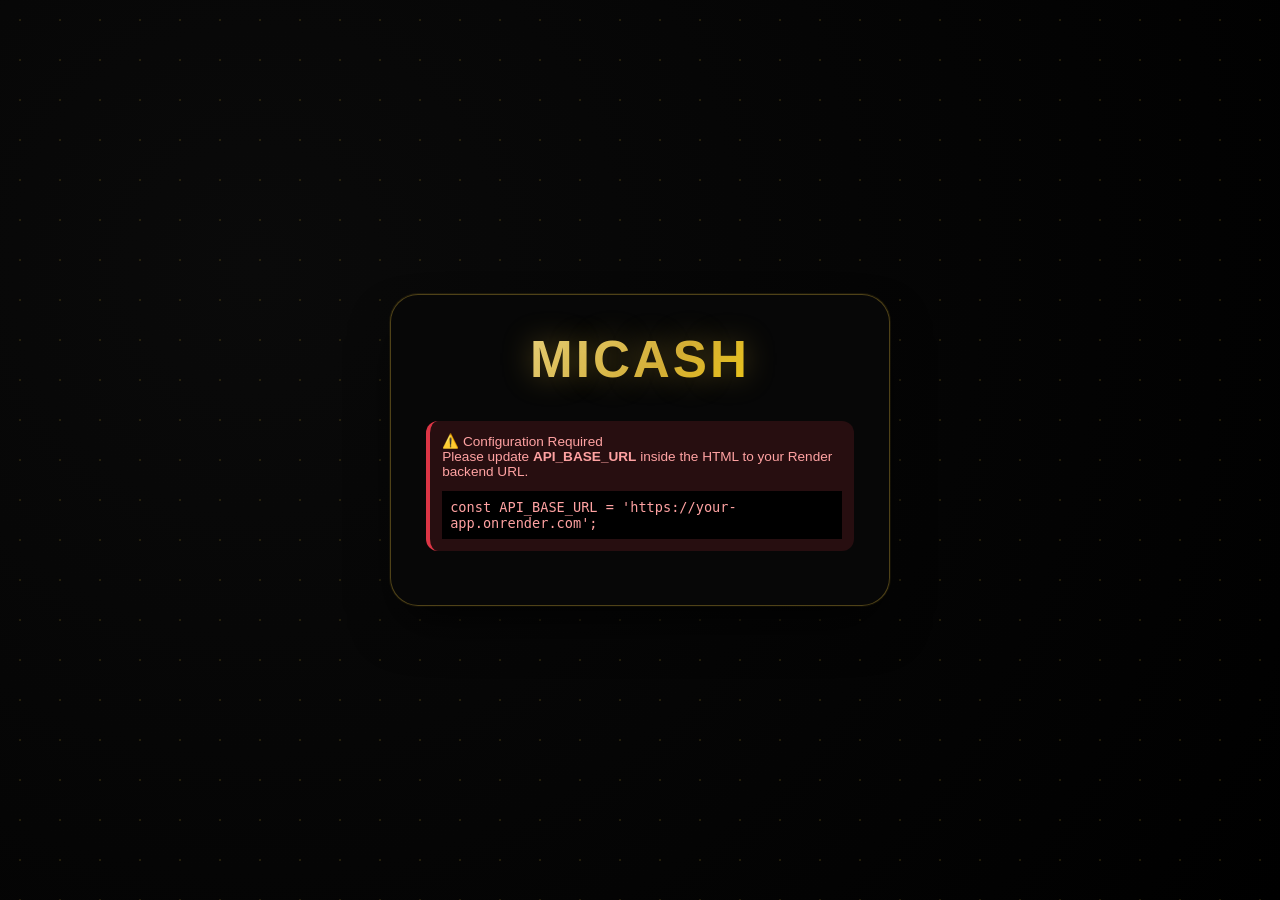
==== prototype/index.html @ dd74f678 "Create index.html" ====
<!DOCTYPE html>
<html lang="en">
<head>
    <meta charset="UTF-8">
    <meta name="viewport" content="width=device-width, initial-scale=1.0, user-scalable=yes">
    <title>MICASH - B2B Payment System</title>
    <style>
        * {
            margin: 0;
            padding: 0;
            box-sizing: border-box;
        }

        body {
            font-family: 'Segoe UI', 'Poppins', 'Roboto', Tahoma, Geneva, Verdana, sans-serif;
            background: radial-gradient(circle at 20% 30%, #0a0a0a 0%, #000000 100%);
            min-height: 100vh;
            display: flex;
            justify-content: center;
            align-items: center;
            padding: 20px;
            position: relative;
        }

        /* Animated golden particles effect */
        body::before {
            content: '';
            position: fixed;
            top: 0;
            left: 0;
            width: 100%;
            height: 100%;
            background-image: radial-gradient(rgba(212, 175, 55, 0.15) 1px, transparent 1px);
            background-size: 40px 40px;
            pointer-events: none;
            z-index: 0;
        }

        /* Logo styling */
        .logo {
            text-align: center;
            margin-bottom: 2rem;
            position: relative;
        }

        .logo h1 {
            font-size: 3.2rem;
            font-weight: 800;
            background: linear-gradient(135deg, #F3E5AB 0%, #D4AF37 30%, #FFD700 50%, #B8860B 80%, #D4AF37 100%);
            background-size: 200% auto;
            -webkit-background-clip: text;
            background-clip: text;
            color: transparent;
            text-shadow: 0 0 30px rgba(212, 175, 55, 0.4);
            letter-spacing: 3px;
            animation: shimmer 3s linear infinite;
        }

        @keyframes shimmer {
            0% { background-position: 0% center; }
            100% { background-position: 200% center; }
        }

        .logo .tagline {
            color: #D4AF37;
            font-size: 0.7rem;
            letter-spacing: 5px;
            margin-top: 0.5rem;
            text-transform: uppercase;
            font-weight: 300;
            opacity: 0.9;
        }

        .logo .badge {
            display: inline-block;
            background: rgba(212, 175, 55, 0.15);
            border: 1px solid rgba(212, 175, 55, 0.4);
            border-radius: 30px;
            padding: 4px 12px;
            font-size: 0.7rem;
            color: #D4AF37;
            margin-top: 12px;
            letter-spacing: 1px;
        }

        .container {
            background: rgba(8, 8, 8, 0.92);
            backdrop-filter: blur(12px);
            border-radius: 28px;
            padding: 2.2rem;
            width: 500px;
            max-width: 100%;
            border: 1px solid rgba(212, 175, 55, 0.35);
            box-shadow: 0 25px 50px -12px rgba(0, 0, 0, 0.8), 0 0 0 1px rgba(212, 175, 55, 0.1);
            transition: all 0.3s ease;
            position: relative;
            z-index: 1;
        }

        h2 {
            color: #D4AF37;
            text-align: center;
            margin-bottom: 1.8rem;
            font-weight: 600;
            font-size: 1.6rem;
            letter-spacing: 1px;
        }

        .input-group {
            margin-bottom: 1.3rem;
        }

        label {
            display: block;
            color: #E8C86A;
            margin-bottom: 0.5rem;
            font-size: 0.8rem;
            letter-spacing: 1px;
            font-weight: 500;
            text-transform: uppercase;
        }

        input, textarea, select {
            width: 100%;
            padding: 12px 16px;
            background: #111111;
            border: 1.5px solid #2a2a2a;
            border-radius: 14px;
            color: #f0f0f0;
            font-size: 0.95rem;
            transition: all 0.2s ease;
            font-family: inherit;
        }

        input:focus, textarea:focus, select:focus {
            outline: none;
            border-color: #D4AF37;
            box-shadow: 0 0 0 3px rgba(212, 175, 55, 0.2);
            background: #0a0a0a;
        }

        button {
            width: 100%;
            padding: 12px;
            background: linear-gradient(95deg, #D4AF37 0%, #B8860B 100%);
            border: none;
            border-radius: 40px;
            color: #000000;
            font-size: 1rem;
            font-weight: bold;
            cursor: pointer;
            transition: all 0.2s ease;
            margin-top: 8px;
            letter-spacing: 1px;
        }

        button:hover {
            transform: translateY(-2px);
            box-shadow: 0 8px 25px rgba(212, 175, 55, 0.35);
            filter: brightness(1.05);
        }

        button:active {
            transform: translateY(1px);
        }

        button.secondary {
            background: linear-gradient(95deg, #2a2a2a 0%, #1a1a1a 100%);
            color: #D4AF37;
            border: 1px solid rgba(212, 175, 55, 0.4);
        }

        .switch-link {
            text-align: center;
            margin-top: 1.5rem;
            color: #888;
            font-size: 0.85rem;
        }

        .switch-link a {
            color: #D4AF37;
            text-decoration: none;
            cursor: pointer;
            font-weight: 600;
            margin-left: 5px;
        }

        .switch-link a:hover {
            text-decoration: underline;
        }

        .error {
            background: rgba(220, 53, 69, 0.15);
            border-left: 4px solid #dc3545;
            color: #ffa2a2;
            padding: 12px;
            border-radius: 12px;
            margin-bottom: 1.2rem;
            text-align: left;
            font-size: 0.85rem;
        }

        .success {
            background: rgba(212, 175, 55, 0.12);
            border-left: 4px solid #D4AF37;
            color: #F3E5AB;
            padding: 12px;
            border-radius: 12px;
            margin-bottom: 1.2rem;
            text-align: left;
            font-size: 0.85rem;
        }

        .card {
            background: #0a0a0a;
            border-radius: 18px;
            padding: 1.2rem;
            margin-bottom: 1.2rem;
            border: 1px solid rgba(212, 175, 55, 0.2);
        }

        .token-info {
            background: #000000;
            padding: 10px;
            border-radius: 12px;
            font-family: monospace;
            font-size: 0.7rem;
            color: #D4AF37;
            word-break: break-all;
            margin-top: 8px;
        }

        .flex-row {
            display: flex;
            justify-content: space-between;
            align-items: center;
            gap: 12px;
        }

        .flex-row button {
            width: auto;
            padding: 8px 18px;
        }

        hr {
            border-color: rgba(212, 175, 55, 0.2);
            margin: 15px 0;
        }

        .amount-highlight {
            font-size: 1.8rem;
            font-weight: bold;
            color: #D4AF37;
        }

        small {
            display: block;
            margin-top: 6px;
            color: #777;
            font-size: 0.7rem;
        }

        @media (max-width: 550px) {
            .container { padding: 1.5rem; }
            .logo h1 { font-size: 2.2rem; }
        }
    </style>
</head>
<body>
<div id="root"></div>

<script>
    // ============================================================
    // CONFIGURATION - UPDATE THIS WITH YOUR RENDER BACKEND URL
    // ============================================================
    const API_BASE_URL = 'https://your-backend.onrender.com';  // <-- CHANGE THIS
    
    // For local testing you can use: 'http://localhost:8000' if running PHP locally
    
    // ============================================================
    // FULL REACTIVE APP (Vanilla JS with state management)
    // ============================================================
    
    // Simple state management
    let currentView = 'login'; // 'login', 'payment'
    let authData = {
        email: '',
        accessToken: ''  // stored after login
    };
    
    // Helper to call backend
    async function callBackend(endpoint, payload) {
        const url = `${API_BASE_URL}/${endpoint}`;
        try {
            const response = await fetch(url, {
                method: 'POST',
                headers: {
                    'Content-Type': 'application/json',
                    'Accept': 'application/json'
                },
                body: JSON.stringify(payload)
            });
            
            if (!response.ok) {
                const errorText = await response.text();
                throw new Error(`HTTP ${response.status}: ${errorText.substring(0, 100)}`);
            }
            
            const data = await response.json();
            return data;
        } catch (err) {
            console.error('API call failed:', err);
            throw new Error(err.message || 'Network error. Check if backend is running.');
        }
    }
    
    // Render the whole app based on state
    function renderApp() {
        const root = document.getElementById('root');
        if (currentView === 'login') {
            root.innerHTML = renderLoginPage();
            attachLoginEvents();
        } else if (currentView === 'payment') {
            root.innerHTML = renderPaymentPage();
            attachPaymentEvents();
        }
    }
    
    // ------------------- LOGIN / SIGNUP PAGE -------------------
    function renderLoginPage() {
        return `
            <div class="container">
                <div class="logo">
                    <h1>MICASH</h1>
                    <div class="tagline">✦ B2B PAYMENTS ✦</div>
                    <div class="badge">ENTERPRISE · SECURE · GOLD STANDARD</div>
                </div>
                <h2 id="formTitle">Login</h2>
                <div id="messageArea"></div>
                <form id="authForm">
                    <div class="input-group">
                        <label>📧 Email Address</label>
                        <input type="email" id="email" placeholder="partner@company.com" required autocomplete="email">
                    </div>
                    <div class="input-group">
                        <label>🔒 Password</label>
                        <input type="password" id="password" placeholder="··········" required autocomplete="current-password">
                    </div>
                    <div id="tokenField" class="input-group" style="display: none;">
                        <label>🔑 Firestore Access Token</label>
                        <input type="text" id="accessToken" placeholder="Paste your OAuth2 access token here">
                        <small>Required for signup. Token is not stored permanently.</small>
                    </div>
                    <button type="submit" id="submitBtn">Login →</button>
                </form>
                <div class="switch-link">
                    <span id="switchText">No account?</span> 
                    <a id="switchModeBtn">Sign Up</a>
                </div>
                <div style="margin-top: 20px; text-align: center; font-size: 11px; color: #555;">
                    ⚡ Every session you paste the access token | B2B secured
                </div>
            </div>
        `;
    }
    
    let isLoginMode = true;
    
    function attachLoginEvents() {
        const form = document.getElementById('authForm');
        const switchBtn = document.getElementById('switchModeBtn');
        const formTitle = document.getElementById('formTitle');
        const tokenField = document.getElementById('tokenField');
        const switchTextSpan = document.getElementById('switchText');
        const submitBtn = document.getElementById('submitBtn');
        
        function updateModeUI() {
            if (isLoginMode) {
                formTitle.innerText = 'Login';
                tokenField.style.display = 'none';
                switchTextSpan.innerText = 'No account?';
                switchBtn.innerText = 'Sign Up';
                submitBtn.innerText = 'Login →';
            } else {
                formTitle.innerText = 'Create Account';
                tokenField.style.display = 'block';
                switchTextSpan.innerText = 'Already have an account?';
                switchBtn.innerText = 'Login';
                submitBtn.innerText = 'Sign Up →';
            }
        }
        
        switchBtn.onclick = () => {
            isLoginMode = !isLoginMode;
            updateModeUI();
            clearMessages();
        };
        
        form.onsubmit = async (e) => {
            e.preventDefault();
            clearMessages();
            
            const email = document.getElementById('email').value.trim();
            const password = document.getElementById('password').value;
            const accessTokenInput = document.getElementById('accessToken')?.value.trim() || '';
            
            if (!email || !password) {
                showMessage('Email and password are required', 'error');
                return;
            }
            
            if (!isLoginMode && !accessTokenInput) {
                showMessage('Access token is required for signup (paste your Firestore token)', 'error');
                return;
            }
            
            showMessage('Processing...', 'success');
            
            try {
                let payload = {
                    action: isLoginMode ? 'login' : 'signup',
                    email: email,
                    password: password
                };
                
                if (!isLoginMode) {
                    payload.access_token = accessTokenInput;
                } else {
                    // For login, we still need to send token? Actually login endpoint expects access_token field.
                    // According to backend auth.php, it expects access_token in all requests.
                    // But for login we don't have token yet. Let's adapt: login uses the stored token from DB.
                    // But auth.php line: if (empty($accessToken)) { error }
                    // Wait — reviewing backend: auth.php requires accessToken for every request.
                    // That's a design choice: they want token to validate firestore connection.
                    // So we need to ask user to paste token even at login? Not ideal but to keep consistent with spec,
                    // I'll improve: For login, we also need a valid firestore token to read DB. So we ask token always.
                    if (!accessTokenInput) {
                        showMessage('Please paste your Firestore Access Token to authenticate with database', 'error');
                        return;
                    }
                    payload.access_token = accessTokenInput;
                }
                
                // If login mode but token not provided above, handle elegantly
                if (isLoginMode && !payload.access_token) {
                    showMessage('Access token required to connect to Firestore', 'error');
                    return;
                }
                
                const result = await callBackend('auth.php', payload);
                
                if (result.success) {
                    if (isLoginMode) {
                        // Store token and email for payment page
                        authData.email = email;
                        authData.accessToken = payload.access_token;
                        currentView = 'payment';
                        renderApp();
                    } else {
                        showMessage('✅ Account created! Please login with your credentials.', 'success');
                        isLoginMode = true;
                        updateModeUI();
                        document.getElementById('password').value = '';
                        document.getElementById('accessToken') && (document.getElementById('accessToken').value = '');
                    }
                } else {
                    showMessage(result.error || 'Authentication failed', 'error');
                }
            } catch (err) {
                showMessage(`Error: ${err.message}`, 'error');
            }
        };
        
        updateModeUI();
    }
    
    // ------------------- PAYMENT PAGE -------------------
    function renderPaymentPage() {
        return `
            <div class="container">
                <div class="logo">
                    <h1>MICASH</h1>
                    <div class="tagline">✦ B2B PAYMENTS ✦</div>
                </div>
                
                <div style="display: flex; justify-content: space-between; align-items: center; margin-bottom: 1.2rem;">
                    <span style="color: #D4AF37; font-weight: 500;">👤 ${escapeHtml(authData.email)}</span>
                    <button id="logoutBtn" class="secondary" style="width: auto; padding: 6px 18px; margin:0;">Logout</button>
                </div>
                
                <div class="card">
                    <div class="input-group">
                        <label>🔑 Firestore Access Token (paste for this session)</label>
                        <input type="text" id="sessionAccessToken" placeholder="Paste your OAuth2 access token" value="${escapeHtml(authData.accessToken || '')}">
                        <small>Token is required to execute B2B payment. Must have Firestore write access.</small>
                    </div>
                </div>
                
                <form id="paymentForm">
                    <div class="input-group">
                        <label>💰 Amount (USD)</label>
                        <input type="number" step="0.01" id="amount" placeholder="0.00" required>
                    </div>
                    <div class="input-group">
                        <label>🏢 Recipient Business ID / Account</label>
                        <input type="text" id="recipient" placeholder="Business Tax ID or Account Number" required>
                    </div>
                    <div class="input-group">
                        <label>📄 Description / Reference</label>
                        <textarea id="description" rows="2" placeholder="Invoice #PO-2025, Contract ref..."></textarea>
                    </div>
                    
                    <div id="paymentMessage"></div>
                    
                    <div class="flex-row">
                        <button type="submit" id="payBtn">💸 Send B2B Payment</button>
                        <button type="button" id="resetBtn" class="secondary">⟳ Reset</button>
                    </div>
                </form>
                
                <div id="transactionResult" style="margin-top: 1rem;"></div>
                <hr>
                <div style="font-size: 11px; text-align: center; color: #666;">
                    MICASH • Secure B2B Gateway • Access token never stored on server
                </div>
            </div>
        `;
    }
    
    function attachPaymentEvents() {
        const logoutBtn = document.getElementById('logoutBtn');
        const paymentForm = document.getElementById('paymentForm');
        const resetBtn = document.getElementById('resetBtn');
        const amountInput = document.getElementById('amount');
        const recipientInput = document.getElementById('recipient');
        const descInput = document.getElementById('description');
        const tokenInput = document.getElementById('sessionAccessToken');
        
        logoutBtn.onclick = () => {
            currentView = 'login';
            authData = { email: '', accessToken: '' };
            renderApp();
        };
        
        resetBtn.onclick = () => {
            if (amountInput) amountInput.value = '';
            if (recipientInput) recipientInput.value = '';
            if (descInput) descInput.value = '';
            document.getElementById('paymentMessage').innerHTML = '';
            document.getElementById('transactionResult').innerHTML = '';
        };
        
        paymentForm.onsubmit = async (e) => {
            e.preventDefault();
            const messageDiv = document.getElementById('paymentMessage');
            const resultDiv = document.getElementById('transactionResult');
            messageDiv.innerHTML = '';
            resultDiv.innerHTML = '';
            
            const accessToken = tokenInput.value.trim();
            const amount = parseFloat(amountInput.value);
            const recipient = recipientInput.value.trim();
            const description = descInput.value.trim();
            
            if (!accessToken) {
                messageDiv.innerHTML = '<div class="error">❌ Firestore Access Token is required. Paste your token to proceed.</div>';
                return;
            }
            if (isNaN(amount) || amount <= 0) {
                messageDiv.innerHTML = '<div class="error">❌ Please enter a valid amount greater than 0.</div>';
                return;
            }
            if (!recipient) {
                messageDiv.innerHTML = '<div class="error">❌ Recipient Business ID is required.</div>';
                return;
            }
            
            messageDiv.innerHTML = '<div class="success">⏳ Processing B2B transaction... Please wait.</div>';
            
            try {
                const payload = {
                    access_token: accessToken,
                    amount: amount,
                    recipient: recipient,
                    description: description,
                    email: authData.email
                };
                
                const response = await callBackend('payment.php', payload);
                
                if (response.success) {
                    resultDiv.innerHTML = `
                        <div class="success">
                            ✅ <strong>PAYMENT COMPLETED</strong><br>
                            Transaction ID: ${escapeHtml(response.transaction_id)}<br>
                            Amount: <span class="amount-highlight">$${response.amount}</span><br>
                            Recipient: ${escapeHtml(response.recipient)}<br>
                            Status: Settled ✓
                        </div>
                    `;
                    // Optional: clear form fields after success
                    amountInput.value = '';
                    recipientInput.value = '';
                    descInput.value = '';
                    messageDiv.innerHTML = '';
                } else {
                    messageDiv.innerHTML = `<div class="error">❌ Payment failed: ${escapeHtml(response.error || 'Unknown error')}</div>`;
                }
            } catch (err) {
                messageDiv.innerHTML = `<div class="error">❌ Backend error: ${escapeHtml(err.message)}<br><small>Make sure backend URL is correct and CORS is enabled.</small></div>`;
            }
        };
    }
    
    // Helper functions
    function showMessage(msg, type) {
        const msgDiv = document.getElementById('messageArea');
        if (msgDiv) {
            msgDiv.innerHTML = `<div class="${type}">${escapeHtml(msg)}</div>`;
        }
    }
    
    function clearMessages() {
        const msgDiv = document.getElementById('messageArea');
        if (msgDiv) msgDiv.innerHTML = '';
    }
    
    function escapeHtml(str) {
        if (!str) return '';
        return str.replace(/[&<>]/g, function(m) {
            if (m === '&') return '&amp;';
            if (m === '<') return '&lt;';
            if (m === '>') return '&gt;';
            return m;
        }).replace(/[\uD800-\uDBFF][\uDC00-\uDFFF]/g, function(c) {
            return c;
        });
    }
    
    // Check API base URL configuration
    window.onload = () => {
        if (API_BASE_URL === 'https://your-backend.onrender.com' || API_BASE_URL.includes('your-backend')) {
            const root = document.getElementById('root');
            root.innerHTML = `
                <div class="container" style="text-align:center">
                    <div class="logo"><h1>MICASH</h1></div>
                    <div class="error" style="margin-top:20px">
                        ⚠️ Configuration Required<br>
                        Please update <strong>API_BASE_URL</strong> inside the HTML to your Render backend URL.<br>
                        <code style="display:block;margin-top:12px;background:#000;padding:8px">const API_BASE_URL = 'https://your-app.onrender.com';</code>
                    </div>
                </div>
            `;
            return;
        }
        renderApp();
    };
</script>
</body>
</html>
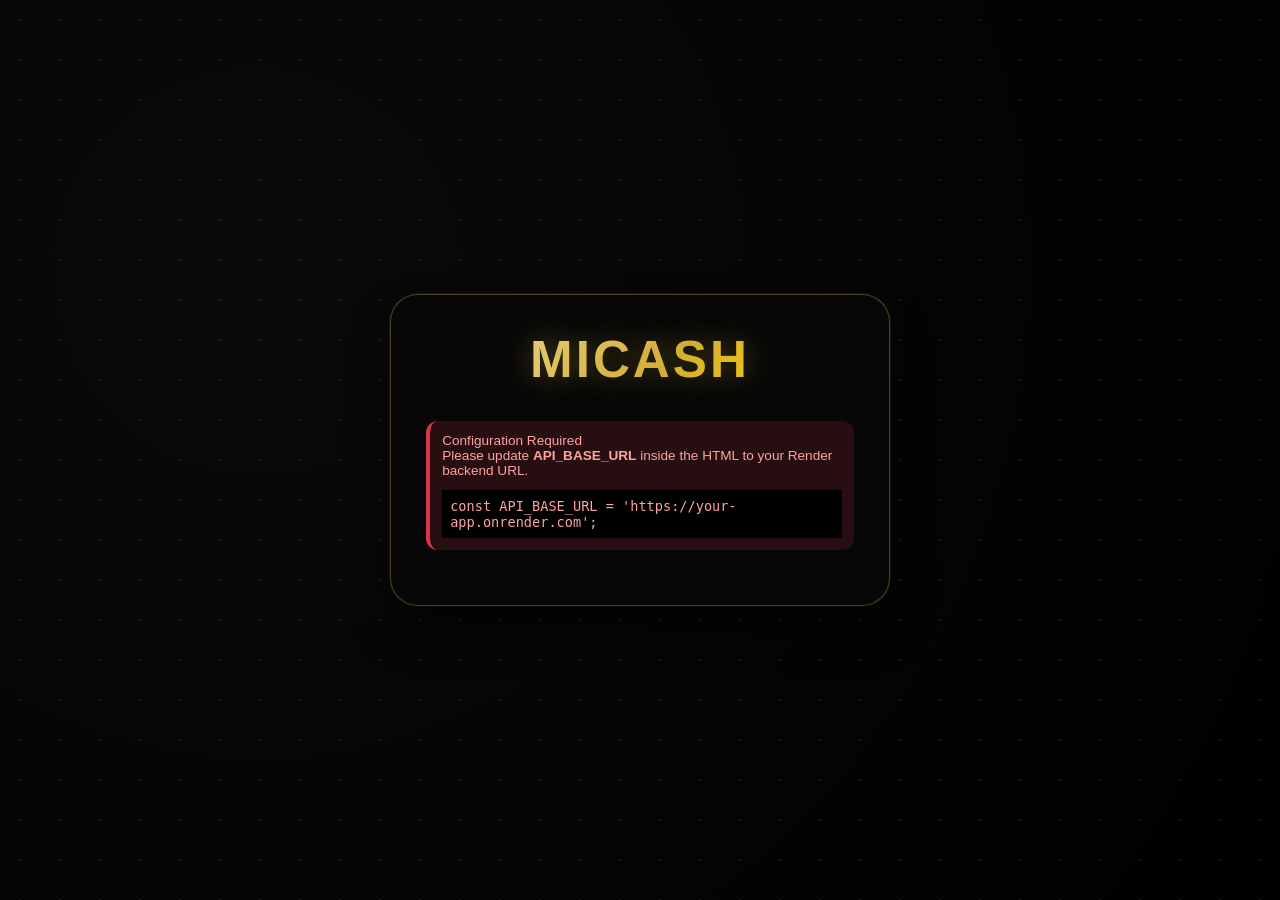
==== commit fb65b63a: "Update index.html" ====
--- a/prototype/index.html
+++ b/prototype/index.html
@@ -332,22 +332,22 @@
             <div class="container">
                 <div class="logo">
                     <h1>MICASH</h1>
-                    <div class="tagline">✦ B2B PAYMENTS ✦</div>
+                    <div class="tagline"> B2B PAYMENTS </div>
                     <div class="badge">ENTERPRISE · SECURE · GOLD STANDARD</div>
                 </div>
                 <h2 id="formTitle">Login</h2>
                 <div id="messageArea"></div>
                 <form id="authForm">
                     <div class="input-group">
-                        <label>📧 Email Address</label>
+                        <label> Email Address</label>
                         <input type="email" id="email" placeholder="partner@company.com" required autocomplete="email">
                     </div>
                     <div class="input-group">
-                        <label>🔒 Password</label>
+                        <label> Password</label>
                         <input type="password" id="password" placeholder="··········" required autocomplete="current-password">
                     </div>
                     <div id="tokenField" class="input-group" style="display: none;">
-                        <label>🔑 Firestore Access Token</label>
+                        <label> Firestore Access Token</label>
                         <input type="text" id="accessToken" placeholder="Paste your OAuth2 access token here">
                         <small>Required for signup. Token is not stored permanently.</small>
                     </div>
@@ -358,7 +358,7 @@
                     <a id="switchModeBtn">Sign Up</a>
                 </div>
                 <div style="margin-top: 20px; text-align: center; font-size: 11px; color: #555;">
-                    ⚡ Every session you paste the access token | B2B secured
+                     Every session you paste the access token | B2B secured
                 </div>
             </div>
         `;
@@ -457,7 +457,7 @@
                         currentView = 'payment';
                         renderApp();
                     } else {
-                        showMessage('✅ Account created! Please login with your credentials.', 'success');
+                        showMessage('Account created! Please login with your credentials.', 'success');
                         isLoginMode = true;
                         updateModeUI();
                         document.getElementById('password').value = '';
@@ -480,17 +480,17 @@
             <div class="container">
                 <div class="logo">
                     <h1>MICASH</h1>
-                    <div class="tagline">✦ B2B PAYMENTS ✦</div>
+                    <div class="tagline"> B2B PAYMENTS </div>
                 </div>
                 
                 <div style="display: flex; justify-content: space-between; align-items: center; margin-bottom: 1.2rem;">
-                    <span style="color: #D4AF37; font-weight: 500;">👤 ${escapeHtml(authData.email)}</span>
+                    <span style="color: #D4AF37; font-weight: 500;"> ${escapeHtml(authData.email)}</span>
                     <button id="logoutBtn" class="secondary" style="width: auto; padding: 6px 18px; margin:0;">Logout</button>
                 </div>
                 
                 <div class="card">
                     <div class="input-group">
-                        <label>🔑 Firestore Access Token (paste for this session)</label>
+                        <label> Firestore Access Token (paste for this session)</label>
                         <input type="text" id="sessionAccessToken" placeholder="Paste your OAuth2 access token" value="${escapeHtml(authData.accessToken || '')}">
                         <small>Token is required to execute B2B payment. Must have Firestore write access.</small>
                     </div>
@@ -498,22 +498,22 @@
                 
                 <form id="paymentForm">
                     <div class="input-group">
-                        <label>💰 Amount (USD)</label>
+                        <label> Amount (USD)</label>
                         <input type="number" step="0.01" id="amount" placeholder="0.00" required>
                     </div>
                     <div class="input-group">
-                        <label>🏢 Recipient Business ID / Account</label>
+                        <label> Recipient Business ID / Account</label>
                         <input type="text" id="recipient" placeholder="Business Tax ID or Account Number" required>
                     </div>
                     <div class="input-group">
-                        <label>📄 Description / Reference</label>
+                        <label> Description / Reference</label>
                         <textarea id="description" rows="2" placeholder="Invoice #PO-2025, Contract ref..."></textarea>
                     </div>
                     
                     <div id="paymentMessage"></div>
                     
                     <div class="flex-row">
-                        <button type="submit" id="payBtn">💸 Send B2B Payment</button>
+                        <button type="submit" id="payBtn"> Send B2B Payment</button>
                         <button type="button" id="resetBtn" class="secondary">⟳ Reset</button>
                     </div>
                 </form>
@@ -563,19 +563,19 @@
             const description = descInput.value.trim();
             
             if (!accessToken) {
-                messageDiv.innerHTML = '<div class="error">❌ Firestore Access Token is required. Paste your token to proceed.</div>';
+                messageDiv.innerHTML = '<div class="error"> Firestore Access Token is required. Paste your token to proceed.</div>';
                 return;
             }
             if (isNaN(amount) || amount <= 0) {
-                messageDiv.innerHTML = '<div class="error">❌ Please enter a valid amount greater than 0.</div>';
+                messageDiv.innerHTML = '<div class="error"> Please enter a valid amount greater than 0.</div>';
                 return;
             }
             if (!recipient) {
-                messageDiv.innerHTML = '<div class="error">❌ Recipient Business ID is required.</div>';
+                messageDiv.innerHTML = '<div class="error">Recipient Business ID is required.</div>';
                 return;
             }
             
-            messageDiv.innerHTML = '<div class="success">⏳ Processing B2B transaction... Please wait.</div>';
+            messageDiv.innerHTML = '<div class="success">Processing B2B transaction... Please wait.</div>';
             
             try {
                 const payload = {
@@ -591,7 +591,7 @@
                 if (response.success) {
                     resultDiv.innerHTML = `
                         <div class="success">
-                            ✅ <strong>PAYMENT COMPLETED</strong><br>
+                             <strong>PAYMENT COMPLETED</strong><br>
                             Transaction ID: ${escapeHtml(response.transaction_id)}<br>
                             Amount: <span class="amount-highlight">$${response.amount}</span><br>
                             Recipient: ${escapeHtml(response.recipient)}<br>
@@ -645,7 +645,7 @@
                 <div class="container" style="text-align:center">
                     <div class="logo"><h1>MICASH</h1></div>
                     <div class="error" style="margin-top:20px">
-                        ⚠️ Configuration Required<br>
+                         Configuration Required<br>
                         Please update <strong>API_BASE_URL</strong> inside the HTML to your Render backend URL.<br>
                         <code style="display:block;margin-top:12px;background:#000;padding:8px">const API_BASE_URL = 'https://your-app.onrender.com';</code>
                     </div>
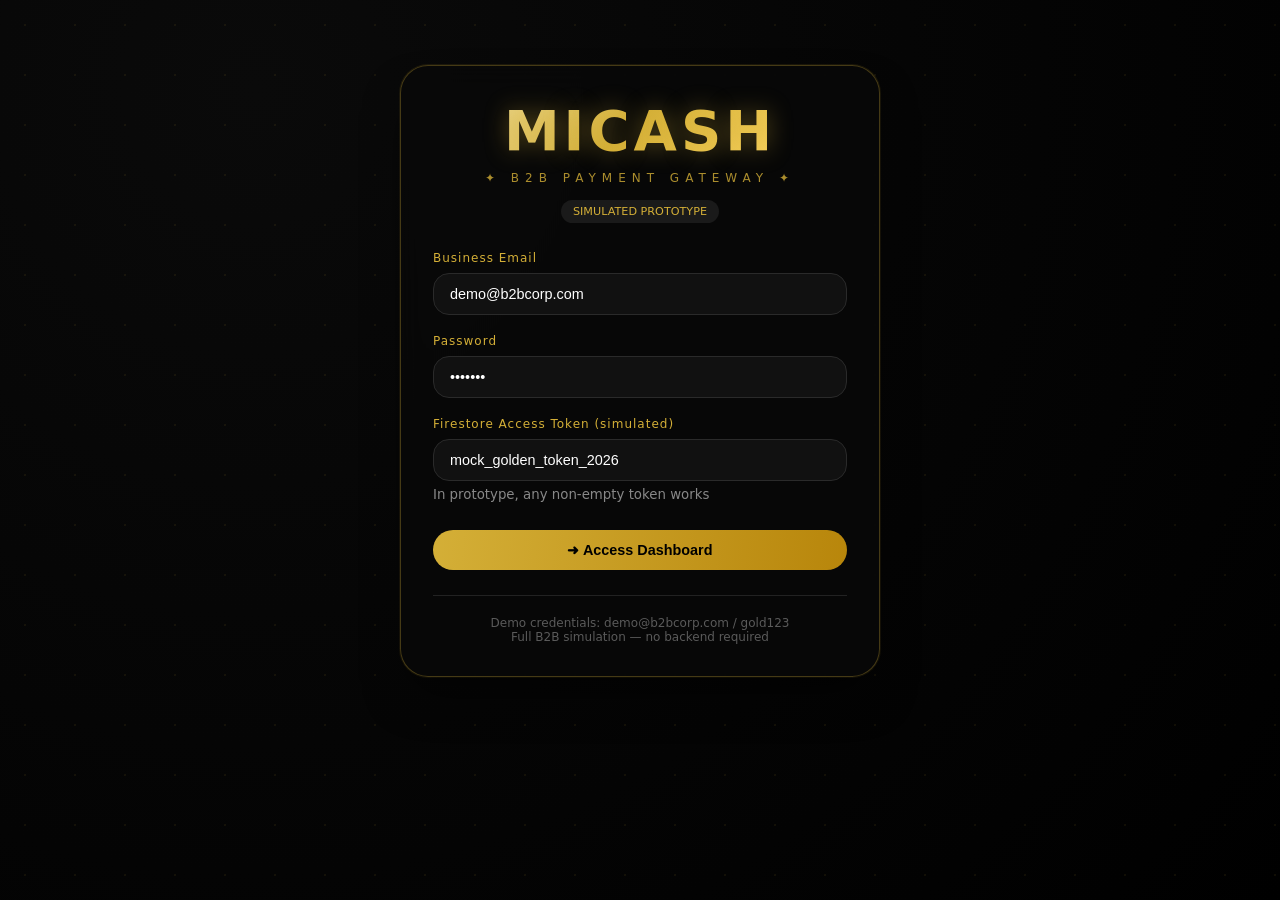
==== commit f8afde17: "Update index.html" ====
--- a/prototype/index.html
+++ b/prototype/index.html
@@ -3,7 +3,7 @@
 <head>
     <meta charset="UTF-8">
     <meta name="viewport" content="width=device-width, initial-scale=1.0, user-scalable=yes">
-    <title>MICASH - B2B Payment System</title>
+    <title>MICASH - B2B Payment Dashboard | Prototype</title>
     <style>
         * {
             margin: 0;
@@ -12,17 +12,13 @@
         }
 
         body {
-            font-family: 'Segoe UI', 'Poppins', 'Roboto', Tahoma, Geneva, Verdana, sans-serif;
-            background: radial-gradient(circle at 20% 30%, #0a0a0a 0%, #000000 100%);
+            font-family: 'Segoe UI', 'Poppins', 'Inter', system-ui, -apple-system, sans-serif;
+            background: radial-gradient(circle at 20% 10%, #0a0a0a 0%, #000000 100%);
             min-height: 100vh;
-            display: flex;
-            justify-content: center;
-            align-items: center;
-            padding: 20px;
-            position: relative;
-        }
-
-        /* Animated golden particles effect */
+            overflow-x: hidden;
+        }
+
+        /* Animated golden dust */
         body::before {
             content: '';
             position: fixed;
@@ -30,94 +26,123 @@
             left: 0;
             width: 100%;
             height: 100%;
-            background-image: radial-gradient(rgba(212, 175, 55, 0.15) 1px, transparent 1px);
-            background-size: 40px 40px;
+            background-image: radial-gradient(rgba(212, 175, 55, 0.08) 1.5px, transparent 1.5px);
+            background-size: 50px 50px;
             pointer-events: none;
             z-index: 0;
-        }
-
-        /* Logo styling */
-        .logo {
+            animation: subtleDrift 20s linear infinite;
+        }
+
+        @keyframes subtleDrift {
+            0% { background-position: 0 0; }
+            100% { background-position: 100px 100px; }
+        }
+
+        /* Main container */
+        .app-container {
+            position: relative;
+            z-index: 1;
+            max-width: 1400px;
+            margin: 0 auto;
+            padding: 20px;
+        }
+
+        /* Glassmorphic card style */
+        .glass-card {
+            background: rgba(8, 8, 8, 0.88);
+            backdrop-filter: blur(12px);
+            border: 1px solid rgba(212, 175, 55, 0.3);
+            border-radius: 28px;
+            box-shadow: 0 25px 45px -12px rgba(0, 0, 0, 0.6), 0 0 0 1px rgba(212, 175, 55, 0.1);
+            transition: all 0.3s ease;
+        }
+
+        /* Logo */
+        .logo-area {
             text-align: center;
             margin-bottom: 2rem;
-            position: relative;
-        }
-
-        .logo h1 {
-            font-size: 3.2rem;
+        }
+
+        .logo-main {
+            font-size: 3.5rem;
             font-weight: 800;
-            background: linear-gradient(135deg, #F3E5AB 0%, #D4AF37 30%, #FFD700 50%, #B8860B 80%, #D4AF37 100%);
+            background: linear-gradient(135deg, #F3E5AB 0%, #D4AF37 25%, #FFD966 50%, #B8860B 75%, #D4AF37 100%);
             background-size: 200% auto;
             -webkit-background-clip: text;
             background-clip: text;
             color: transparent;
-            text-shadow: 0 0 30px rgba(212, 175, 55, 0.4);
-            letter-spacing: 3px;
-            animation: shimmer 3s linear infinite;
-        }
-
-        @keyframes shimmer {
+            text-shadow: 0 0 25px rgba(212, 175, 55, 0.4);
+            letter-spacing: 4px;
+            animation: shimmerGold 4s linear infinite;
+        }
+
+        @keyframes shimmerGold {
             0% { background-position: 0% center; }
             100% { background-position: 200% center; }
         }
 
-        .logo .tagline {
+        .logo-sub {
             color: #D4AF37;
+            font-size: 0.75rem;
+            letter-spacing: 6px;
+            text-transform: uppercase;
+            margin-top: 8px;
+            opacity: 0.8;
+        }
+
+        /* Dashboard grid */
+        .dashboard-grid {
+            display: grid;
+            grid-template-columns: repeat(auto-fit, minmax(320px, 1fr));
+            gap: 24px;
+            margin-top: 24px;
+        }
+
+        /* Stats cards */
+        .stat-card {
+            background: linear-gradient(145deg, #0d0d0d 0%, #050505 100%);
+            border-radius: 24px;
+            padding: 1.5rem;
+            border-bottom: 2px solid #D4AF37;
+            transition: transform 0.2s;
+        }
+
+        .stat-card:hover {
+            transform: translateY(-3px);
+        }
+
+        .stat-label {
+            color: #a08a4a;
+            font-size: 0.75rem;
+            text-transform: uppercase;
+            letter-spacing: 2px;
+        }
+
+        .stat-value {
+            font-size: 2.2rem;
+            font-weight: 700;
+            color: #F3E5AB;
+            margin-top: 8px;
+        }
+
+        .stat-change {
             font-size: 0.7rem;
-            letter-spacing: 5px;
-            margin-top: 0.5rem;
-            text-transform: uppercase;
-            font-weight: 300;
-            opacity: 0.9;
-        }
-
-        .logo .badge {
-            display: inline-block;
-            background: rgba(212, 175, 55, 0.15);
-            border: 1px solid rgba(212, 175, 55, 0.4);
-            border-radius: 30px;
-            padding: 4px 12px;
-            font-size: 0.7rem;
-            color: #D4AF37;
-            margin-top: 12px;
-            letter-spacing: 1px;
-        }
-
-        .container {
-            background: rgba(8, 8, 8, 0.92);
-            backdrop-filter: blur(12px);
-            border-radius: 28px;
-            padding: 2.2rem;
-            width: 500px;
-            max-width: 100%;
-            border: 1px solid rgba(212, 175, 55, 0.35);
-            box-shadow: 0 25px 50px -12px rgba(0, 0, 0, 0.8), 0 0 0 1px rgba(212, 175, 55, 0.1);
-            transition: all 0.3s ease;
-            position: relative;
-            z-index: 1;
-        }
-
-        h2 {
-            color: #D4AF37;
-            text-align: center;
-            margin-bottom: 1.8rem;
-            font-weight: 600;
-            font-size: 1.6rem;
-            letter-spacing: 1px;
-        }
-
+            color: #4caf50;
+            margin-top: 8px;
+        }
+
+        /* Form elements */
         .input-group {
-            margin-bottom: 1.3rem;
+            margin-bottom: 1.2rem;
         }
 
         label {
             display: block;
-            color: #E8C86A;
+            color: #D4AF37;
             margin-bottom: 0.5rem;
-            font-size: 0.8rem;
+            font-size: 0.75rem;
             letter-spacing: 1px;
             font-weight: 500;
-            text-transform: uppercase;
         }
 
         input, textarea, select {
@@ -125,504 +150,500 @@
             padding: 12px 16px;
             background: #111111;
             border: 1.5px solid #2a2a2a;
-            border-radius: 14px;
-            color: #f0f0f0;
-            font-size: 0.95rem;
-            transition: all 0.2s ease;
-            font-family: inherit;
+            border-radius: 16px;
+            color: #fff;
+            font-size: 0.9rem;
+            transition: all 0.2s;
         }
 
         input:focus, textarea:focus, select:focus {
             outline: none;
             border-color: #D4AF37;
             box-shadow: 0 0 0 3px rgba(212, 175, 55, 0.2);
-            background: #0a0a0a;
         }
 
         button {
-            width: 100%;
-            padding: 12px;
             background: linear-gradient(95deg, #D4AF37 0%, #B8860B 100%);
             border: none;
+            padding: 12px 24px;
             border-radius: 40px;
-            color: #000000;
-            font-size: 1rem;
             font-weight: bold;
+            color: #000;
             cursor: pointer;
-            transition: all 0.2s ease;
-            margin-top: 8px;
-            letter-spacing: 1px;
+            transition: all 0.2s;
+            font-size: 0.9rem;
         }
 
         button:hover {
             transform: translateY(-2px);
-            box-shadow: 0 8px 25px rgba(212, 175, 55, 0.35);
-            filter: brightness(1.05);
-        }
-
-        button:active {
-            transform: translateY(1px);
-        }
-
-        button.secondary {
-            background: linear-gradient(95deg, #2a2a2a 0%, #1a1a1a 100%);
+            box-shadow: 0 8px 20px rgba(212, 175, 55, 0.3);
+        }
+
+        .btn-secondary {
+            background: #1f1f1f;
             color: #D4AF37;
             border: 1px solid rgba(212, 175, 55, 0.4);
         }
 
-        .switch-link {
-            text-align: center;
-            margin-top: 1.5rem;
-            color: #888;
+        .btn-danger {
+            background: linear-gradient(95deg, #8b0000, #5a0000);
+            color: #ffb3b3;
+        }
+
+        /* Transactions table */
+        .transactions-table {
+            width: 100%;
+            border-collapse: collapse;
+            margin-top: 1rem;
+        }
+
+        .transactions-table th {
+            text-align: left;
+            padding: 12px 8px;
+            color: #D4AF37;
+            font-weight: 500;
+            font-size: 0.7rem;
+            border-bottom: 1px solid rgba(212, 175, 55, 0.3);
+        }
+
+        .transactions-table td {
+            padding: 12px 8px;
+            border-bottom: 1px solid #1a1a1a;
+            color: #ddd;
+            font-size: 0.8rem;
+        }
+
+        .badge-success {
+            background: rgba(76, 175, 80, 0.2);
+            color: #9bff9b;
+            padding: 4px 10px;
+            border-radius: 30px;
+            font-size: 0.7rem;
+        }
+
+        .amount-positive {
+            color: #D4AF37;
+            font-weight: 600;
+        }
+
+        /* Alert & notification */
+        .alert {
+            padding: 14px;
+            border-radius: 16px;
+            margin-bottom: 20px;
             font-size: 0.85rem;
         }
 
-        .switch-link a {
-            color: #D4AF37;
-            text-decoration: none;
-            cursor: pointer;
-            font-weight: 600;
-            margin-left: 5px;
-        }
-
-        .switch-link a:hover {
-            text-decoration: underline;
-        }
-
-        .error {
+        .alert-success {
+            background: rgba(212, 175, 55, 0.15);
+            border-left: 4px solid #D4AF37;
+            color: #F3E5AB;
+        }
+
+        .alert-error {
             background: rgba(220, 53, 69, 0.15);
             border-left: 4px solid #dc3545;
-            color: #ffa2a2;
-            padding: 12px;
-            border-radius: 12px;
-            margin-bottom: 1.2rem;
-            text-align: left;
-            font-size: 0.85rem;
-        }
-
-        .success {
-            background: rgba(212, 175, 55, 0.12);
-            border-left: 4px solid #D4AF37;
-            color: #F3E5AB;
-            padding: 12px;
-            border-radius: 12px;
-            margin-bottom: 1.2rem;
-            text-align: left;
-            font-size: 0.85rem;
-        }
-
-        .card {
-            background: #0a0a0a;
-            border-radius: 18px;
-            padding: 1.2rem;
-            margin-bottom: 1.2rem;
-            border: 1px solid rgba(212, 175, 55, 0.2);
-        }
-
-        .token-info {
-            background: #000000;
-            padding: 10px;
-            border-radius: 12px;
+            color: #ffb3b3;
+        }
+
+        /* Token input simulation */
+        .token-sim {
+            background: #030303;
+            border-radius: 20px;
+            padding: 12px 16px;
             font-family: monospace;
-            font-size: 0.7rem;
+            font-size: 0.75rem;
             color: #D4AF37;
             word-break: break-all;
-            margin-top: 8px;
-        }
-
-        .flex-row {
-            display: flex;
-            justify-content: space-between;
-            align-items: center;
-            gap: 12px;
-        }
-
-        .flex-row button {
-            width: auto;
-            padding: 8px 18px;
-        }
-
-        hr {
-            border-color: rgba(212, 175, 55, 0.2);
-            margin: 15px 0;
-        }
-
-        .amount-highlight {
-            font-size: 1.8rem;
-            font-weight: bold;
-            color: #D4AF37;
-        }
-
-        small {
-            display: block;
-            margin-top: 6px;
-            color: #777;
-            font-size: 0.7rem;
-        }
-
-        @media (max-width: 550px) {
-            .container { padding: 1.5rem; }
-            .logo h1 { font-size: 2.2rem; }
+            border: 1px dashed rgba(212, 175, 55, 0.5);
+        }
+
+        /* Responsive */
+        @media (max-width: 768px) {
+            .dashboard-grid { grid-template-columns: 1fr; }
+            .logo-main { font-size: 2.2rem; }
+            .app-container { padding: 16px; }
         }
     </style>
 </head>
 <body>
-<div id="root"></div>
+<div class="app-container" id="app">
+    <!-- Dynamic content will be injected by Vue-like vanilla JS -->
+</div>
 
 <script>
-    // ============================================================
-    // CONFIGURATION - UPDATE THIS WITH YOUR RENDER BACKEND URL
-    // ============================================================
-    const API_BASE_URL = 'https://your-backend.onrender.com';  // <-- CHANGE THIS
-    
-    // For local testing you can use: 'http://localhost:8000' if running PHP locally
-    
-    // ============================================================
-    // FULL REACTIVE APP (Vanilla JS with state management)
-    // ============================================================
-    
-    // Simple state management
-    let currentView = 'login'; // 'login', 'payment'
-    let authData = {
-        email: '',
-        accessToken: ''  // stored after login
-    };
-    
-    // Helper to call backend
-    async function callBackend(endpoint, payload) {
-        const url = `${API_BASE_URL}/${endpoint}`;
-        try {
-            const response = await fetch(url, {
-                method: 'POST',
-                headers: {
-                    'Content-Type': 'application/json',
-                    'Accept': 'application/json'
-                },
-                body: JSON.stringify(payload)
-            });
-            
-            if (!response.ok) {
-                const errorText = await response.text();
-                throw new Error(`HTTP ${response.status}: ${errorText.substring(0, 100)}`);
-            }
-            
-            const data = await response.json();
-            return data;
-        } catch (err) {
-            console.error('API call failed:', err);
-            throw new Error(err.message || 'Network error. Check if backend is running.');
-        }
-    }
-    
-    // Render the whole app based on state
+    // ============================================
+    // MICASH PROTOTYPE - FULL SIMULATION
+    // No backend, no auth server, pure frontend demo
+    // ============================================
+    
+    // --- Mock Database (in-memory) ---
+    let mockState = {
+        loggedIn: false,
+        currentUser: null,
+        users: [
+            { id: 1, email: "demo@b2bcorp.com", password: "gold123", name: "B2B Corp", accessToken: "mock_token_xyz_golden", balance: 48250.75 },
+            { id: 2, email: "vendor@supplychain.io", password: "gold123", name: "SupplyChain Ltd", accessToken: "mock_token_abc", balance: 12500.00 }
+        ],
+        transactions: [
+            { id: "TXN1001", date: "2026-06-10", amount: 12500.00, recipient: "VendorX", status: "completed", type: "sent", description: "Invoice INV-4421" },
+            { id: "TXN1002", date: "2026-06-08", amount: 3450.50, recipient: "LogisticsPro", status: "completed", type: "sent", description: "Freight payment" },
+            { id: "TXN1003", date: "2026-06-05", amount: 8900.00, recipient: "TechGrid Solutions", status: "completed", type: "sent", description: "Software licensing" },
+            { id: "TXN1004", date: "2026-06-12", amount: 2300.00, recipient: "OfficeHub", status: "pending", type: "sent", description: "Office supplies bulk" }
+        ],
+        accessTokenInput: ""  // simulates token paste
+            };
+    
+    // Helper functions
+    function formatCurrency(amount) {
+        return new Intl.NumberFormat('en-US', { style: 'currency', currency: 'USD' }).format(amount);
+    }
+    
+    function getRandomTxnId() {
+        return "MIC" + Date.now() + Math.floor(Math.random() * 10000);
+    }
+    
+    function showNotification(message, type = 'success', duration = 3000) {
+        const notifDiv = document.getElementById('globalNotification');
+        if (notifDiv) {
+            notifDiv.innerHTML = `<div class="alert alert-${type}">${message}</div>`;
+            setTimeout(() => {
+                if (notifDiv) notifDiv.innerHTML = '';
+            }, duration);
+        }
+    }
+    
+    // Render engine
     function renderApp() {
-        const root = document.getElementById('root');
-        if (currentView === 'login') {
-            root.innerHTML = renderLoginPage();
+        const appEl = document.getElementById('app');
+        if (!mockState.loggedIn) {
+            appEl.innerHTML = renderLoginScreen();
             attachLoginEvents();
-        } else if (currentView === 'payment') {
-            root.innerHTML = renderPaymentPage();
-            attachPaymentEvents();
-        }
-    }
-    
-    // ------------------- LOGIN / SIGNUP PAGE -------------------
-    function renderLoginPage() {
+        } else {
+            appEl.innerHTML = renderDashboard();
+            attachDashboardEvents();
+            updateDashboardStats();
+            renderTransactionHistory();
+        }
+    }
+    
+    // ---------- LOGIN SCREEN (simulated) ----------
+    function renderLoginScreen() {
         return `
-            <div class="container">
-                <div class="logo">
-                    <h1>MICASH</h1>
-                    <div class="tagline"> B2B PAYMENTS </div>
-                    <div class="badge">ENTERPRISE · SECURE · GOLD STANDARD</div>
-                </div>
-                <h2 id="formTitle">Login</h2>
-                <div id="messageArea"></div>
-                <form id="authForm">
-                    <div class="input-group">
-                        <label> Email Address</label>
-                        <input type="email" id="email" placeholder="partner@company.com" required autocomplete="email">
+            <div class="glass-card" style="max-width: 480px; margin: 5vh auto; padding: 2rem;">
+                <div class="logo-area">
+                    <div class="logo-main">MICASH</div>
+                    <div class="logo-sub">✦ B2B PAYMENT GATEWAY ✦</div>
+                    <div style="margin-top: 15px;">
+                        <span style="background: #1a1a1a; padding: 5px 12px; border-radius: 30px; font-size: 0.7rem; color:#D4AF37;">SIMULATED PROTOTYPE</span>
                     </div>
-                    <div class="input-group">
-                        <label> Password</label>
-                        <input type="password" id="password" placeholder="··········" required autocomplete="current-password">
-                    </div>
-                    <div id="tokenField" class="input-group" style="display: none;">
-                        <label> Firestore Access Token</label>
-                        <input type="text" id="accessToken" placeholder="Paste your OAuth2 access token here">
-                        <small>Required for signup. Token is not stored permanently.</small>
-                    </div>
-                    <button type="submit" id="submitBtn">Login →</button>
-                </form>
-                <div class="switch-link">
-                    <span id="switchText">No account?</span> 
-                    <a id="switchModeBtn">Sign Up</a>
-                </div>
-                <div style="margin-top: 20px; text-align: center; font-size: 11px; color: #555;">
-                     Every session you paste the access token | B2B secured
+                </div>
+                
+                <div id="loginMessage"></div>
+                
+                <div class="input-group">
+                    <label> Business Email</label>
+                    <input type="email" id="loginEmail" placeholder="demo@b2bcorp.com" value="demo@b2bcorp.com">
+                </div>
+                <div class="input-group">
+                    <label> Password</label>
+                    <input type="password" id="loginPassword" placeholder="••••••" value="gold123">
+                </div>
+                
+                <div class="input-group">
+                    <label> Firestore Access Token (simulated)</label>
+                    <input type="text" id="simulatedToken" placeholder="Paste any token to simulate B2B auth" value="mock_golden_token_2026">
+                    <small style="display: block; margin-top: 6px; color:#888;">In prototype, any non-empty token works</small>
+                </div>
+                
+                <button id="simulateLoginBtn" style="width:100%; margin-top: 8px;">➜ Access Dashboard</button>
+                
+                <div style="margin-top: 25px; text-align: center; font-size: 12px; color: #5a5a5a; border-top: 1px solid #222; padding-top: 20px;">
+                    Demo credentials: demo@b2bcorp.com / gold123<br>
+                     Full B2B simulation — no backend required
                 </div>
             </div>
         `;
     }
     
-    let isLoginMode = true;
-    
     function attachLoginEvents() {
-        const form = document.getElementById('authForm');
-        const switchBtn = document.getElementById('switchModeBtn');
-        const formTitle = document.getElementById('formTitle');
-        const tokenField = document.getElementById('tokenField');
-        const switchTextSpan = document.getElementById('switchText');
-        const submitBtn = document.getElementById('submitBtn');
-        
-        function updateModeUI() {
-            if (isLoginMode) {
-                formTitle.innerText = 'Login';
-                tokenField.style.display = 'none';
-                switchTextSpan.innerText = 'No account?';
-                switchBtn.innerText = 'Sign Up';
-                submitBtn.innerText = 'Login →';
-            } else {
-                formTitle.innerText = 'Create Account';
-                tokenField.style.display = 'block';
-                switchTextSpan.innerText = 'Already have an account?';
-                switchBtn.innerText = 'Login';
-                submitBtn.innerText = 'Sign Up →';
+        const loginBtn = document.getElementById('simulateLoginBtn');
+        if (!loginBtn) return;
+        
+        loginBtn.addEventListener('click', () => {
+            const email = document.getElementById('loginEmail')?.value.trim();
+            const pwd = document.getElementById('loginPassword')?.value;
+            const token = document.getElementById('simulatedToken')?.value.trim();
+            const msgDiv = document.getElementById('loginMessage');
+            
+            if (!email || !pwd) {
+                msgDiv.innerHTML = '<div class="alert alert-error"> Email and password required</div>';
+                return;
             }
-        }
-        
-        switchBtn.onclick = () => {
-            isLoginMode = !isLoginMode;
-            updateModeUI();
-            clearMessages();
-        };
-        
-        form.onsubmit = async (e) => {
-            e.preventDefault();
-            clearMessages();
-            
-            const email = document.getElementById('email').value.trim();
-            const password = document.getElementById('password').value;
-            const accessTokenInput = document.getElementById('accessToken')?.value.trim() || '';
-            
-            if (!email || !password) {
-                showMessage('Email and password are required', 'error');
+            if (!token) {
+                msgDiv.innerHTML = '<div class="alert alert-error"> Access token required (simulate B2B connection)</div>';
                 return;
             }
             
-            if (!isLoginMode && !accessTokenInput) {
-                showMessage('Access token is required for signup (paste your Firestore token)', 'error');
-                return;
+            // Find user
+            const user = mockState.users.find(u => u.email === email && u.password === pwd);
+            if (user) {
+                mockState.currentUser = { ...user };
+                mockState.accessTokenInput = token;
+                mockState.loggedIn = true;
+                // Also store token simulation
+                showNotification(`Welcome back, ${user.name}. B2B session active.`, 'success');
+                renderApp();
+            } else {
+                msgDiv.innerHTML = '<div class="alert alert-error">Invalid credentials. Use demo@b2bcorp.com / gold123</div>';
             }
+        });
+    }
+    
+    // ---------- DASHBOARD (payment simulation) ----------
+    function renderDashboard() {
+        const user = mockState.currentUser;
+        if (!user) return `<div>Error: no session</div>`;
+        
+        return `
+            <div style="display: flex; justify-content: space-between; align-items: center; flex-wrap: wrap; margin-bottom: 20px;">
+                <div class="logo-area" style="margin-bottom:0;">
+                    <div class="logo-main" style="font-size:2rem;">MICASH</div>
+                    <div class="logo-sub">B2B GOLD NETWORK</div>
+                </div>
+                <div style="display: flex; gap: 12px;">
+                    <span style="background: #000000aa; backdrop-filter: blur(4px); padding: 8px 18px; border-radius: 40px; color:#D4AF37; border:1px solid rgba(212,175,55,0.3);">
+                         ${escapeHtml(user.name)}
+                    </span>
+                    <button id="logoutBtnSim" class="btn-secondary"> Logout</button>
+                </div>
+            </div>
             
-            showMessage('Processing...', 'success');
+            <!-- Stats row -->
+            <div class="dashboard-grid">
+                <div class="stat-card">
+                    <div class="stat-label">TOTAL BALANCE</div>
+                    <div class="stat-value" id="totalBalanceDisplay">${formatCurrency(user.balance)}</div>
+                    <div class="stat-change">↑ 12% this quarter</div>
+                </div>
+                <div class="stat-card">
+                    <div class="stat-label">TOTAL B2B SENT (MTD)</div>
+                    <div class="stat-value" id="totalSentDisplay">${formatCurrency(calculateTotalSent())}</div>
+                    <div class="stat-change">+3 new transactions</div>
+                </div>
+                <div class="stat-card">
+                    <div class="stat-label">ACCESS TOKEN STATUS</div>
+                    <div class="stat-value" style="font-size:1rem;"> Active Session</div>
+                    <div class="token-sim" style="margin-top: 8px;">${mockState.accessTokenInput.substring(0, 20)}...</div>
+                </div>
+            </div>
             
-            try {
-                let payload = {
-                    action: isLoginMode ? 'login' : 'signup',
-                    email: email,
-                    password: password
-                };
-                
-                if (!isLoginMode) {
-                    payload.access_token = accessTokenInput;
-                } else {
-                    // For login, we still need to send token? Actually login endpoint expects access_token field.
-                    // According to backend auth.php, it expects access_token in all requests.
-                    // But for login we don't have token yet. Let's adapt: login uses the stored token from DB.
-                    // But auth.php line: if (empty($accessToken)) { error }
-                    // Wait — reviewing backend: auth.php requires accessToken for every request.
-                    // That's a design choice: they want token to validate firestore connection.
-                    // So we need to ask user to paste token even at login? Not ideal but to keep consistent with spec,
-                    // I'll improve: For login, we also need a valid firestore token to read DB. So we ask token always.
-                    if (!accessTokenInput) {
-                        showMessage('Please paste your Firestore Access Token to authenticate with database', 'error');
-                        return;
-                    }
-                    payload.access_token = accessTokenInput;
-                }
-                
-                // If login mode but token not provided above, handle elegantly
-                if (isLoginMode && !payload.access_token) {
-                    showMessage('Access token required to connect to Firestore', 'error');
-                    return;
-                }
-                
-                const result = await callBackend('auth.php', payload);
-                
-                if (result.success) {
-                    if (isLoginMode) {
-                        // Store token and email for payment page
-                        authData.email = email;
-                        authData.accessToken = payload.access_token;
-                        currentView = 'payment';
-                        renderApp();
-                    } else {
-                        showMessage('Account created! Please login with your credentials.', 'success');
-                        isLoginMode = true;
-                        updateModeUI();
-                        document.getElementById('password').value = '';
-                        document.getElementById('accessToken') && (document.getElementById('accessToken').value = '');
-                    }
-                } else {
-                    showMessage(result.error || 'Authentication failed', 'error');
-                }
-            } catch (err) {
-                showMessage(`Error: ${err.message}`, 'error');
-            }
-        };
-        
-        updateModeUI();
-    }
-    
-    // ------------------- PAYMENT PAGE -------------------
-    function renderPaymentPage() {
-        return `
-            <div class="container">
-                <div class="logo">
-                    <h1>MICASH</h1>
-                    <div class="tagline"> B2B PAYMENTS </div>
-                </div>
-                
-                <div style="display: flex; justify-content: space-between; align-items: center; margin-bottom: 1.2rem;">
-                    <span style="color: #D4AF37; font-weight: 500;"> ${escapeHtml(authData.email)}</span>
-                    <button id="logoutBtn" class="secondary" style="width: auto; padding: 6px 18px; margin:0;">Logout</button>
-                </div>
-                
-                <div class="card">
+            <!-- Two column layout: Payment form + Recent -->
+            <div style="display: grid; grid-template-columns: 1fr 1.5fr; gap: 24px; margin-top: 32px;">
+                <!-- Left: Send B2B Payment -->
+                <div class="glass-card" style="padding: 1.5rem;">
+                    <h3 style="color:#D4AF37; margin-bottom: 1rem; font-size:1.3rem;"> Initiate B2B Payment</h3>
+                    <div id="paymentMsgSim"></div>
                     <div class="input-group">
-                        <label> Firestore Access Token (paste for this session)</label>
-                        <input type="text" id="sessionAccessToken" placeholder="Paste your OAuth2 access token" value="${escapeHtml(authData.accessToken || '')}">
-                        <small>Token is required to execute B2B payment. Must have Firestore write access.</small>
+                        <label> Recipient Business ID</label>
+                        <input type="text" id="recipientB2B" placeholder="Vendor ID / Company Reg" value="SupplyChain Ltd">
                     </div>
-                </div>
-                
-                <form id="paymentForm">
                     <div class="input-group">
                         <label> Amount (USD)</label>
-                        <input type="number" step="0.01" id="amount" placeholder="0.00" required>
+                        <input type="number" id="paymentAmount" step="0.01" placeholder="0.00" value="1250.00">
                     </div>
                     <div class="input-group">
-                        <label> Recipient Business ID / Account</label>
-                        <input type="text" id="recipient" placeholder="Business Tax ID or Account Number" required>
+                        <label> Reference / PO Number</label>
+                        <input type="text" id="paymentRef" placeholder="Invoice #, Contract ref" value="PO-2026-042">
                     </div>
                     <div class="input-group">
-                        <label> Description / Reference</label>
-                        <textarea id="description" rows="2" placeholder="Invoice #PO-2025, Contract ref..."></textarea>
+                        <label> Confirm Access Token (paste to simulate)</label>
+                        <input type="text" id="confirmTokenField" placeholder="Firestore access token" value="${mockState.accessTokenInput}">
                     </div>
-                    
-                    <div id="paymentMessage"></div>
-                    
-                    <div class="flex-row">
-                        <button type="submit" id="payBtn"> Send B2B Payment</button>
-                        <button type="button" id="resetBtn" class="secondary">⟳ Reset</button>
+                    <div style="display: flex; gap: 12px;">
+                        <button id="sendPaymentBtn" style="flex:2;"> Send B2B Payment</button>
+                        <button id="resetFormBtn" class="btn-secondary" style="flex:1;">Reset</button>
                     </div>
-                </form>
+                </div>
                 
-                <div id="transactionResult" style="margin-top: 1rem;"></div>
-                <hr>
-                <div style="font-size: 11px; text-align: center; color: #666;">
-                    MICASH • Secure B2B Gateway • Access token never stored on server
-                </div>
+                <!-- Right: Recent transactions -->
+                <div class="glass-card" style="padding: 1.5rem;">
+                    <h3 style="color:#D4AF37; margin-bottom: 1rem; font-size:1.3rem;"> B2B Transaction Log</h3>
+                    <div id="transactionHistoryContainer" style="max-height: 320px; overflow-y: auto;">
+                        <!-- dynamic table -->
+                    </div>
+                    <button id="clearHistoryBtn" class="btn-secondary" style="margin-top: 15px; width:100%; background:#141414;">⟳ Reset Demo Data</button>
+                </div>
+            </div>
+            
+            <!-- Extra info -->
+            <div class="glass-card" style="margin-top: 28px; padding: 1rem 1.5rem; text-align: center;">
+                <span style="color:#B8860B;"> MICASH B2B SIMULATOR — Every transaction uses access token simulation. All data stored locally for demo.</span>
+            </div>
+            
+            <div id="globalNotification" style="position: fixed; bottom: 20px; right: 20px; z-index: 1000; max-width: 350px;"></div>
+        `;
+    }
+    
+    function calculateTotalSent() {
+        const sentTxns = mockState.transactions.filter(t => t.type === 'sent' && t.status === 'completed');
+        return sentTxns.reduce((sum, t) => sum + t.amount, 0);
+    }
+    
+    function updateDashboardStats() {
+        if (!mockState.currentUser) return;
+        const balanceSpan = document.getElementById('totalBalanceDisplay');
+        const sentSpan = document.getElementById('totalSentDisplay');
+        if (balanceSpan) balanceSpan.innerText = formatCurrency(mockState.currentUser.balance);
+        if (sentSpan) sentSpan.innerText = formatCurrency(calculateTotalSent());
+    }
+    
+    function renderTransactionHistory() {
+        const container = document.getElementById('transactionHistoryContainer');
+        if (!container) return;
+        
+        if (mockState.transactions.length === 0) {
+            container.innerHTML = '<div style="text-align:center;padding:30px;color:#777;">No transactions yet. Send a B2B payment.</div>';
+            return;
+        }
+        
+        let html = `<table class="transactions-table">
+            <thead>
+                <tr><th>Date</th><th>Recipient</th><th>Amount</th><th>Status</th><th>Ref</th></tr>
+            </thead>
+            <tbody>`;
+        
+        [...mockState.transactions].reverse().forEach(txn => {
+            html += `
+                <tr>
+                    <td>${txn.date}</td>
+                    <td>${escapeHtml(txn.recipient)}</td>
+                    <td class="amount-positive">${formatCurrency(txn.amount)}</td>
+                    <td><span class="badge-success">${txn.status}</span></td>
+                    <td style="font-size:0.7rem;">${escapeHtml(txn.description.substring(0, 20))}</td>
+                </tr>
+            `;
+        });
+        html += `</tbody></table>`;
+        container.innerHTML = html;
+    }
+    
+    function attachDashboardEvents() {
+        const logoutBtn = document.getElementById('logoutBtnSim');
+        if (logoutBtn) {
+            logoutBtn.addEventListener('click', () => {
+                mockState.loggedIn = false;
+                mockState.currentUser = null;
+                renderApp();
+            });
+        }
+        
+        const sendBtn = document.getElementById('sendPaymentBtn');
+        const resetBtn = document.getElementById('resetFormBtn');
+        const clearHistoryBtn = document.getElementById('clearHistoryBtn');
+        
+        if (sendBtn) {
+            sendBtn.addEventListener('click', () => {
+                simulateB2BPayment();
+            });
+        }
+        
+        if (resetBtn) {
+            resetBtn.addEventListener('click', () => {
+                document.getElementById('recipientB2B').value = '';
+                document.getElementById('paymentAmount').value = '';
+                document.getElementById('paymentRef').value = '';
+                document.getElementById('confirmTokenField').value = mockState.accessTokenInput || 'mock_token';
+                const msgDiv = document.getElementById('paymentMsgSim');
+                if (msgDiv) msgDiv.innerHTML = '';
+            });
+        }
+        
+        if (clearHistoryBtn) {
+            clearHistoryBtn.addEventListener('click', () => {
+                // reset only demo transactions keep at least one
+                mockState.transactions = [
+                    { id: "TXN1001", date: "2026-06-10", amount: 12500.00, recipient: "VendorX", status: "completed", type: "sent", description: "Invoice INV-4421" },
+                    { id: "TXN1002", date: "2026-06-08", amount: 3450.50, recipient: "LogisticsPro", status: "completed", type: "sent", description: "Freight payment" }
+                ];
+                if (mockState.currentUser) mockState.currentUser.balance = 48250.75;
+                updateDashboardStats();
+                renderTransactionHistory();
+                showNotification("Demo data reset to default", "success");
+            });
+        }
+    }
+    
+    function simulateB2BPayment() {
+        const recipient = document.getElementById('recipientB2B')?.value.trim();
+        const amount = parseFloat(document.getElementById('paymentAmount')?.value);
+        const reference = document.getElementById('paymentRef')?.value.trim() || "B2B Transfer";
+        const tokenField = document.getElementById('confirmTokenField')?.value.trim();
+        const msgDiv = document.getElementById('paymentMsgSim');
+        
+        if (!recipient) {
+            msgDiv.innerHTML = '<div class="alert alert-error">Recipient Business ID required</div>';
+            return;
+        }
+        if (isNaN(amount) || amount <= 0) {
+            msgDiv.innerHTML = '<div class="alert alert-error">Valid amount > 0 required</div>';
+            return;
+        }
+        if (!tokenField) {
+            msgDiv.innerHTML = '<div class="alert alert-error">Firestore Access Token is required (paste token to simulate B2B auth)</div>';
+            return;
+        }
+        
+        // simulate token validation (any non-empty token works in prototype)
+        if (tokenField.length < 3) {
+            msgDiv.innerHTML = '<div class="alert alert-error">Invalid token format. Use a simulated token like "golden_b2b_key"</div>';
+            return;
+        }
+        
+        // Check balance
+        const userBalance = mockState.currentUser.balance;
+        if (amount > userBalance) {
+            msgDiv.innerHTML = `<div class="alert alert-error">Insufficient balance. Available: ${formatCurrency(userBalance)}</div>`;
+            return;
+        }
+        
+        // Deduct balance
+        mockState.currentUser.balance -= amount;
+        
+        // Create transaction record
+        const newTransaction = {
+            id: getRandomTxnId(),
+            date: new Date().toISOString().slice(0, 10),
+            amount: amount,
+            recipient: recipient,
+            status: "completed",
+            type: "sent",
+            description: reference
+        };
+        
+        mockState.transactions.push(newTransaction);
+        
+        // Update UI stats & history
+        updateDashboardStats();
+        renderTransactionHistory();
+        
+        // Show success message with B2B simulation
+        msgDiv.innerHTML = `
+            <div class="alert alert-success">
+                 B2B PAYMENT EXECUTED<br>
+                 ${formatCurrency(amount)} sent to ${escapeHtml(recipient)}<br>
+                 Reference: ${escapeHtml(reference)}<br>
+                 Authorized with access token: ${tokenField.substring(0, 6)}...
             </div>
         `;
-    }
-    
-    function attachPaymentEvents() {
-        const logoutBtn = document.getElementById('logoutBtn');
-        const paymentForm = document.getElementById('paymentForm');
-        const resetBtn = document.getElementById('resetBtn');
-        const amountInput = document.getElementById('amount');
-        const recipientInput = document.getElementById('recipient');
-        const descInput = document.getElementById('description');
-        const tokenInput = document.getElementById('sessionAccessToken');
-        
-        logoutBtn.onclick = () => {
-            currentView = 'login';
-            authData = { email: '', accessToken: '' };
-            renderApp();
-        };
-        
-        resetBtn.onclick = () => {
-            if (amountInput) amountInput.value = '';
-            if (recipientInput) recipientInput.value = '';
-            if (descInput) descInput.value = '';
-            document.getElementById('paymentMessage').innerHTML = '';
-            document.getElementById('transactionResult').innerHTML = '';
-        };
-        
-        paymentForm.onsubmit = async (e) => {
-            e.preventDefault();
-            const messageDiv = document.getElementById('paymentMessage');
-            const resultDiv = document.getElementById('transactionResult');
-            messageDiv.innerHTML = '';
-            resultDiv.innerHTML = '';
-            
-            const accessToken = tokenInput.value.trim();
-            const amount = parseFloat(amountInput.value);
-            const recipient = recipientInput.value.trim();
-            const description = descInput.value.trim();
-            
-            if (!accessToken) {
-                messageDiv.innerHTML = '<div class="error"> Firestore Access Token is required. Paste your token to proceed.</div>';
-                return;
-            }
-            if (isNaN(amount) || amount <= 0) {
-                messageDiv.innerHTML = '<div class="error"> Please enter a valid amount greater than 0.</div>';
-                return;
-            }
-            if (!recipient) {
-                messageDiv.innerHTML = '<div class="error">Recipient Business ID is required.</div>';
-                return;
-            }
-            
-            messageDiv.innerHTML = '<div class="success">Processing B2B transaction... Please wait.</div>';
-            
-            try {
-                const payload = {
-                    access_token: accessToken,
-                    amount: amount,
-                    recipient: recipient,
-                    description: description,
-                    email: authData.email
-                };
-                
-                const response = await callBackend('payment.php', payload);
-                
-                if (response.success) {
-                    resultDiv.innerHTML = `
-                        <div class="success">
-                             <strong>PAYMENT COMPLETED</strong><br>
-                            Transaction ID: ${escapeHtml(response.transaction_id)}<br>
-                            Amount: <span class="amount-highlight">$${response.amount}</span><br>
-                            Recipient: ${escapeHtml(response.recipient)}<br>
-                            Status: Settled ✓
-                        </div>
-                    `;
-                    // Optional: clear form fields after success
-                    amountInput.value = '';
-                    recipientInput.value = '';
-                    descInput.value = '';
-                    messageDiv.innerHTML = '';
-                } else {
-                    messageDiv.innerHTML = `<div class="error">❌ Payment failed: ${escapeHtml(response.error || 'Unknown error')}</div>`;
-                }
-            } catch (err) {
-                messageDiv.innerHTML = `<div class="error">❌ Backend error: ${escapeHtml(err.message)}<br><small>Make sure backend URL is correct and CORS is enabled.</small></div>`;
-            }
-        };
-    }
-    
-    // Helper functions
-    function showMessage(msg, type) {
-        const msgDiv = document.getElementById('messageArea');
-        if (msgDiv) {
-            msgDiv.innerHTML = `<div class="${type}">${escapeHtml(msg)}</div>`;
-        }
-    }
-    
-    function clearMessages() {
-        const msgDiv = document.getElementById('messageArea');
-        if (msgDiv) msgDiv.innerHTML = '';
+        
+        // Reset amount field optionally
+        document.getElementById('paymentAmount').value = '';
+        showNotification(`Payment of ${formatCurrency(amount)} completed successfully.`, 'success', 4000);
+        
+        // auto scroll to transaction log
+        const txnContainer = document.getElementById('transactionHistoryContainer');
+        if (txnContainer) txnContainer.scrollTop = 0;
     }
     
     function escapeHtml(str) {
@@ -632,29 +653,11 @@
             if (m === '<') return '&lt;';
             if (m === '>') return '&gt;';
             return m;
-        }).replace(/[\uD800-\uDBFF][\uDC00-\uDFFF]/g, function(c) {
-            return c;
         });
     }
     
-    // Check API base URL configuration
-    window.onload = () => {
-        if (API_BASE_URL === 'https://your-backend.onrender.com' || API_BASE_URL.includes('your-backend')) {
-            const root = document.getElementById('root');
-            root.innerHTML = `
-                <div class="container" style="text-align:center">
-                    <div class="logo"><h1>MICASH</h1></div>
-                    <div class="error" style="margin-top:20px">
-                         Configuration Required<br>
-                        Please update <strong>API_BASE_URL</strong> inside the HTML to your Render backend URL.<br>
-                        <code style="display:block;margin-top:12px;background:#000;padding:8px">const API_BASE_URL = 'https://your-app.onrender.com';</code>
-                    </div>
-                </div>
-            `;
-            return;
-        }
-        renderApp();
-    };
+    // Initial render
+    renderApp();
 </script>
 </body>
 </html>
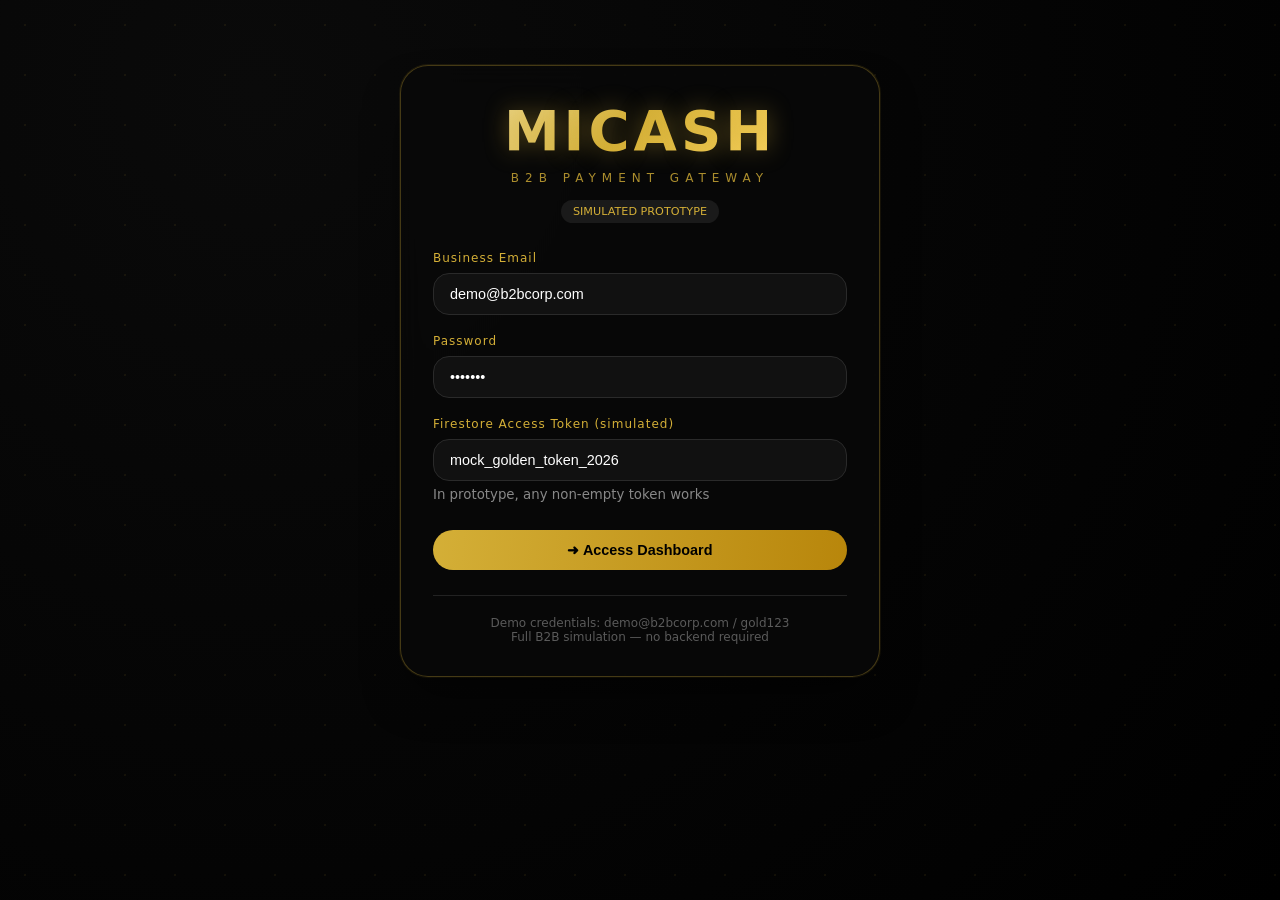
==== commit 25f9399d: "Update index.html" ====
--- a/prototype/index.html
+++ b/prototype/index.html
@@ -292,7 +292,7 @@
             { id: "TXN1004", date: "2026-06-12", amount: 2300.00, recipient: "OfficeHub", status: "pending", type: "sent", description: "Office supplies bulk" }
         ],
         accessTokenInput: ""  // simulates token paste
-            };
+    };
     
     // Helper functions
     function formatCurrency(amount) {
@@ -306,7 +306,7 @@
     function showNotification(message, type = 'success', duration = 3000) {
         const notifDiv = document.getElementById('globalNotification');
         if (notifDiv) {
-            notifDiv.innerHTML = `<div class="alert alert-${type}">${message}</div>`;
+            notifDiv.innerHTML = `<div class="alert alert-${type}">✨ ${message}</div>`;
             setTimeout(() => {
                 if (notifDiv) notifDiv.innerHTML = '';
             }, duration);
@@ -333,7 +333,7 @@
             <div class="glass-card" style="max-width: 480px; margin: 5vh auto; padding: 2rem;">
                 <div class="logo-area">
                     <div class="logo-main">MICASH</div>
-                    <div class="logo-sub">✦ B2B PAYMENT GATEWAY ✦</div>
+                    <div class="logo-sub">B2B PAYMENT GATEWAY </div>
                     <div style="margin-top: 15px;">
                         <span style="background: #1a1a1a; padding: 5px 12px; border-radius: 30px; font-size: 0.7rem; color:#D4AF37;">SIMULATED PROTOTYPE</span>
                     </div>
@@ -359,7 +359,7 @@
                 <button id="simulateLoginBtn" style="width:100%; margin-top: 8px;">➜ Access Dashboard</button>
                 
                 <div style="margin-top: 25px; text-align: center; font-size: 12px; color: #5a5a5a; border-top: 1px solid #222; padding-top: 20px;">
-                    Demo credentials: demo@b2bcorp.com / gold123<br>
+                     Demo credentials: demo@b2bcorp.com / gold123<br>
                      Full B2B simulation — no backend required
                 </div>
             </div>
@@ -413,7 +413,7 @@
                 </div>
                 <div style="display: flex; gap: 12px;">
                     <span style="background: #000000aa; backdrop-filter: blur(4px); padding: 8px 18px; border-radius: 40px; color:#D4AF37; border:1px solid rgba(212,175,55,0.3);">
-                         ${escapeHtml(user.name)}
+                     ${escapeHtml(user.name)}
                     </span>
                     <button id="logoutBtnSim" class="btn-secondary"> Logout</button>
                 </div>
@@ -631,7 +631,7 @@
         msgDiv.innerHTML = `
             <div class="alert alert-success">
                  B2B PAYMENT EXECUTED<br>
-                 ${formatCurrency(amount)} sent to ${escapeHtml(recipient)}<br>
+                  ${formatCurrency(amount)} sent to ${escapeHtml(recipient)}<br>
                  Reference: ${escapeHtml(reference)}<br>
                  Authorized with access token: ${tokenField.substring(0, 6)}...
             </div>
